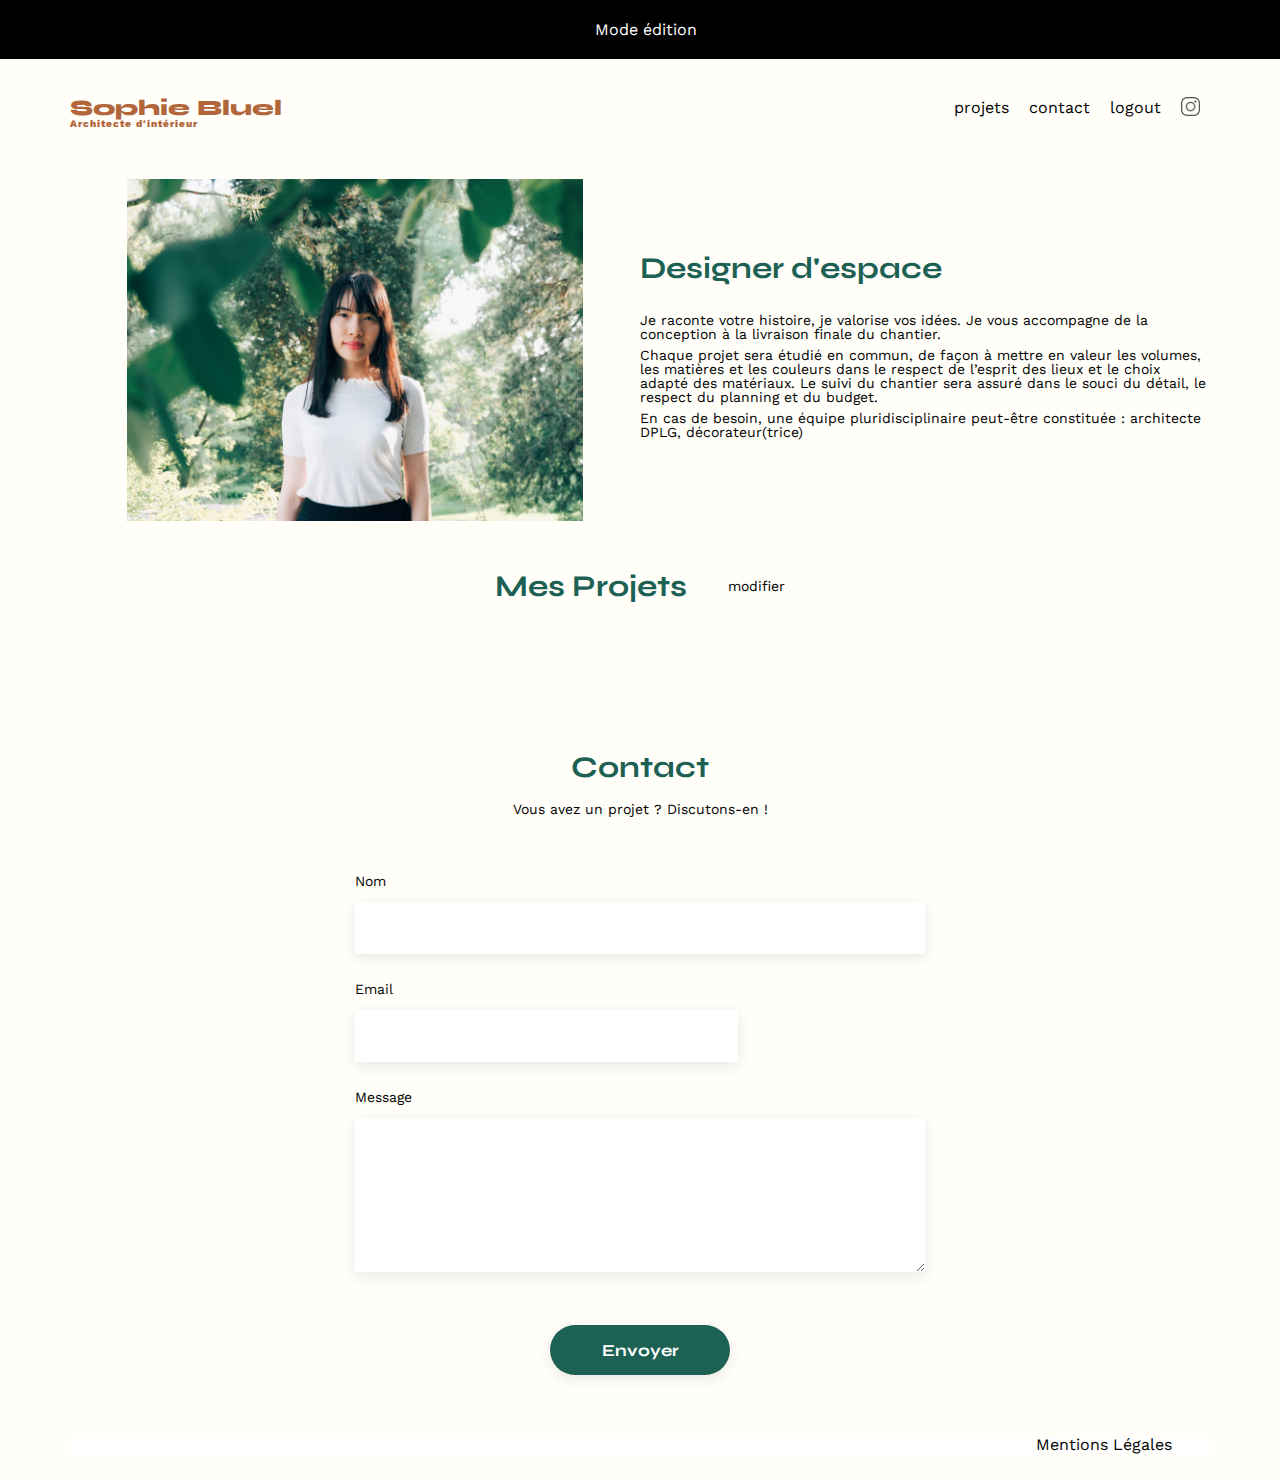
==== FrontEnd/edition.html @ 40448abc "Création et finalisation du visuel de la première modale" ====
<!DOCTYPE html>
<html lang="fr">
  <head>
    <meta charset="UTF-8" />
    <title>Sophie Bluel - Architecte d'intérieur</title>
    <meta name="viewport" content="width=device-width, initial-scale=1.0" />
    <link rel="preconnect" href="https://fonts.googleapis.com" />
    <link rel="preconnect" href="https://fonts.gstatic.com" crossorigin />
    <link
      href="https://fonts.googleapis.com/css2?family=Syne:wght@700;800&family=Work+Sans&display=swap"
      rel="stylesheet"
    />
    <link
      rel="stylesheet"
      href="https://cdnjs.cloudflare.com/ajax/libs/font-awesome/6.2.1/css/all.min.css"
      integrity="sha512-MV7K8+y+gLIBoVD59lQIYicR65iaqukzvf/nwasF0nqhPay5w/9lJmVM2hMDcnK1OnMGCdVK+iQrJ7lzPJQd1w=="
      crossorigin="anonymous"
      referrerpolicy="no-referrer"
    />
    <meta name="description" content="" />
    <link rel="login" href="./login.html" />
    <link rel="stylesheet" href="./assets/style-edition.css" />
    <script type="module" src="edition.js"></script>
  </head>
  <body>
    <header>
      <div class="bande">
        <i class="fa-regular fa-pen-to-square"></i>
        <a class="modifier" href="#modal1">Mode édition</a>
      </div>
      <div class="logo-et-menu">
        <h1>Sophie Bluel <span>Architecte d'intérieur</span></h1>
        <nav>
          <ul class="menu">
            <li>projets</li>
            <li>contact</li>
            <li><a href="./index.html">logout</a></li>
            <li><img src="./assets/icons/instagram.png" alt="Instagram" /></li>
          </ul>
        </nav>
      </div>
    </header>
    <main>
      <section id="introduction">
        <figure>
          <img src="./assets/images/sophie-bluel.png" alt="" />
        </figure>
        <article>
          <h2>Designer d'espace</h2>
          <p>
            Je raconte votre histoire, je valorise vos idées. Je vous accompagne
            de la conception à la livraison finale du chantier.
          </p>
          <p>
            Chaque projet sera étudié en commun, de façon à mettre en valeur les
            volumes, les matières et les couleurs dans le respect de l’esprit
            des lieux et le choix adapté des matériaux. Le suivi du chantier
            sera assuré dans le souci du détail, le respect du planning et du
            budget.
          </p>
          <p>
            En cas de besoin, une équipe pluridisciplinaire peut-être constituée
            : architecte DPLG, décorateur(trice)
          </p>
        </article>
      </section>
      <aside
        id="modal1"
        class="modal"
        aria-hidden="true"
        role="dialog"
        style="display: none"
      >
      <div class="modal-wrapper">
        <i id="x-mark" class="fa-solid fa-xmark"></i>
        <h2 id="titre-modal">Galerie photo</h2>
        <div class="gallery-modal"></div>
        <hr class="ligne-grise">
        <input type="submit" value="Ajouter une photo" />
      </div>
      </aside>
      <section id="portfolio">
        <div class="projets-et-icone">
          <h2>Mes Projets</h2>
          <i class="fa-regular fa-pen-to-square"></i>
          <a class="modifier" href="#modal1">modifier</p>
        </div>
        <nav class="filtres"></nav>
        <div class="gallery"></div>
      </section>
      <section id="contact">
        <h2>Contact</h2>
        <p>Vous avez un projet ? Discutons-en !</p>
        <form action="#" method="post">
          <label for="name">Nom</label>
          <input type="text" name="name" id="name" />
          <label for="email">Email</label>
          <input type="email" name="email" id="email" />
          <label for="message">Message</label>
          <textarea name="message" id="message" cols="30" rows="10"></textarea>
          <input type="submit" value="Envoyer" />
        </form>
      </section>
    </main>

    <footer>
      <nav>
        <ul>
          <li>Mentions Légales</li>
        </ul>
      </nav>
    </footer>
  </body>
</html>
---- FrontEnd/assets/style-edition.css ----
/* http://meyerweb.com/eric/tools/css/reset/
   v2.0 | 20110126
   License: none (public domain)
*/

html,
body,
div,
span,
applet,
object,
iframe,
h1,
h2,
h3,
h4,
h5,
h6,
p,
blockquote,
pre,
a,
abbr,
acronym,
address,
big,
cite,
code,
del,
dfn,
em,
img,
ins,
kbd,
q,
s,
samp,
small,
strike,
strong,
sub,
sup,
tt,
var,
b,
u,
i,
center,
dl,
dt,
dd,
ol,
ul,
li,
fieldset,
form,
label,
legend,
table,
caption,
tbody,
tfoot,
thead,
tr,
th,
td,
article,
aside,
canvas,
details,
embed,
figure,
figcaption,
footer,
header,
hgroup,
menu,
nav,
output,
ruby,
section,
summary,
time,
mark,
audio,
video {
  margin: 0;
  padding: 0;
  border: 0;
  font-size: 100%;
  font: inherit;
  vertical-align: baseline;
}
/* HTML5 display-role reset for older browsers */
article,
aside,
details,
figcaption,
figure,
footer,
header,
hgroup,
menu,
nav,
section {
  display: block;
}
body {
  line-height: 1;
  background: #fffef8;
}
footer {
  background: #ffffff;
}
ol,
ul {
  list-style: none;
}
blockquote,
q {
  quotes: none;
}
blockquote:before,
blockquote:after,
q:before,
q:after {
  content: "";
  content: none;
}
table {
  border-collapse: collapse;
  border-spacing: 0;
}

.menu a {
  color: inherit;
  text-decoration: none;
}

/** end reset css**/
body {
  max-width: 1140px;
  margin: auto;
  font-family: "Work Sans";
  font-size: 14px;
}
header {
  display: flex;
  justify-content: space-between;
  margin: 50px 0;
}

header img {
  width: 19.35px;
  height: 19.35px;
}
section {
  margin: 50px 0;
}

h1 {
  display: flex;
  flex-direction: column;
  font-family: "Syne";
  font-size: 22px;
  font-weight: 800;
  color: #b1663c;
}

h1 > span {
  font-family: "Work Sans";
  font-size: 10px;
  letter-spacing: 0.1em;
}

h2 {
  font-family: "Syne";
  font-weight: 700;
  font-size: 30px;
  color: #1d6154;
}
nav ul {
  display: flex;
  align-items: center;
}
nav li {
  padding: 0 10px;
  font-size: 1.2em;
  font-family: Work Sans;
  font-size: 16px;
  font-weight: 400;
}

li:hover {
  color: #b1663c;
}
#introduction {
  display: flex;
  align-items: center;
}
#introduction figure {
  flex: 1;
}
#introduction img {
  display: block;
  margin: auto;
  width: 80%;
}

#introduction article {
  flex: 1;
}
#introduction h2 {
  margin-bottom: 1em;
}

#introduction p {
  margin-bottom: 0.5em;
}

.filtres {
  display: flex;
  flex-direction: row;
  gap: 10px;
  margin-bottom: 50px;
  margin-top: 51px;
  justify-content: center;
}

button {
  font-family: "Syne";
  font-weight: 700;
  font-size: 16px;
  color: #1d6154;
  width: auto;
  height: 37px;
  background-color: white;
  border: solid 1px #1d6154;
  border-radius: 60px;
  padding: 0px 15px;
  cursor: pointer;
}

button:hover {
  background-color: #1d6154;
  color: white;
}

button:focus {
  background-color: #1d6154;
  color: white;
}

.gallery {
  width: 100%;
  display: grid;
  grid-template-columns: 1fr 1fr 1fr;
  grid-column-gap: 20px;
  grid-row-gap: 20px;
}

.gallery img {
  width: 100%;
}
#contact {
  width: 50%;
  margin: auto;
}
#contact > * {
  text-align: center;
}
#contact h2 {
  margin-bottom: 20px;
}
#contact form {
  text-align: left;
  margin-top: 30px;
  display: flex;
  flex-direction: column;
}

#contact input {
  height: 50px;
  font-size: 1.2em;
  border: none;
  box-shadow: 0px 4px 14px rgba(0, 0, 0, 0.09);
}
#contact label {
  margin: 2em 0 1em 0;
}
#contact textarea {
  border: none;
  box-shadow: 0px 4px 14px rgba(0, 0, 0, 0.09);
}

input[type="submit"] {
  font-family: "Syne";
  font-weight: 700;
  color: white;
  background-color: #1d6154;
  margin: 2em auto;
  width: 180px;
  text-align: center;
  border-radius: 60px;
}

footer nav ul {
  display: flex;
  justify-content: flex-end;
  margin: 2em;
}

/*login.html*/
#login {
  display: flex;
  flex-direction: column;
  align-items: center;
}

.titre {
  margin-top: 150px;
  margin-bottom: 37px;
}

.email {
  display: flex;
  flex-direction: column;
  margin-bottom: 30px;
  gap: 7px;
}

#email,
#password {
  width: 379px;
  height: 51px;
  border: none;
  box-shadow: 0px 4px 14px 0px #00000017;
}

.password {
  display: flex;
  flex-direction: column;
  margin-bottom: 37px;
  gap: 7px;
}

.bouton {
  display: flex;
  margin-bottom: 28px;
  justify-content: center;
}

.bouton button {
  background-color: #1d6154;
  color: white;
}

.oubli a {
  color: #3d3d3d;
}

#message {
  display: flex;
  color: red;
  justify-content: center;
  margin-bottom: 20px;
  font-weight: 600;
}

/*edition.html*/

.bande {
  display: flex;
  width: 100%;
  height: 59px;
  background-color: black;
  color: white;
  margin-bottom: 38px;
  align-items: center;
  justify-content: center;
  font-size: 16px;
  font-weight: 400;
  gap: 11.42px;
  font-family: "Work Sans";
}

header {
  flex-wrap: wrap;
  margin: 0;
  justify-content: center;
}

.logo-et-menu {
  display: flex;
  max-width: 1140px;
  width: 100%;
  justify-content: space-between;
}

body {
  max-width: none;
}

main,
footer {
  max-width: 1140px;
  margin: 0 auto;
}

.projets-et-icone {
  display: flex;
  justify-content: center;
  align-items: center;
}

.projets-et-icone h2 {
  margin-right: 31px;
}

.projets-et-icone i {
  margin-right: 10.42px;
}

.modifier {
  text-decoration: none;
  color: inherit;
}

/* Modal */

.modal {
  position: fixed;
  display: flex;
  justify-content: center;
  align-items: center;
  background: rgba(0, 0, 0, 0.3);
  top: 0;
  left: 0;
  width: 100%;
  height: 100%;
}

.modal-wrapper {
  position: relative;
  width: 635px;
  height: fit-content;
  background-color: #ffffff;
  border-radius: 10px;
}

#titre-modal {
  display: flex;
  justify-content: center;
  font-family: "Work Sans";
  font-size: 26px;
  font-weight: 400;
  color: black;
  margin-top: 60px;
  margin-bottom: 46px;
}

#x-mark {
  position: absolute;
  font-size: 18px;
  top: 32px;
  left: 582px;
  cursor: pointer;
}

.gallery-modal figure img {
  width: 76.86px;
  height: 102.57px;
}

.gallery-modal {
  display: flex;
  flex-wrap: wrap;
  margin: 0 105px;
  row-gap: 29px;
  column-gap: 9px;
}

.ligne-grise {
  width: 420px;
  margin-top: 67.3px;
  margin-bottom: 38px;
  color: #b3b3b3;
}

.modal-wrapper input {
  cursor: pointer;
  display: flex;
  justify-content: center;
  margin-bottom: 45px;
  border: none;
  height: 36px;
  width: 237px;
}

.gallery-modal figure {
  position: relative;
}

.gallery-modal figure i {
  display: flex;
  justify-content: center;
  align-items: center;
  color: white;
  background-color: black;
  width: 17px;
  height: 17px;
  border-radius: 2px;
  position: absolute;
  font-size: 10px;
  top: 6px;
  right: 5.2px;
  cursor: pointer;
}
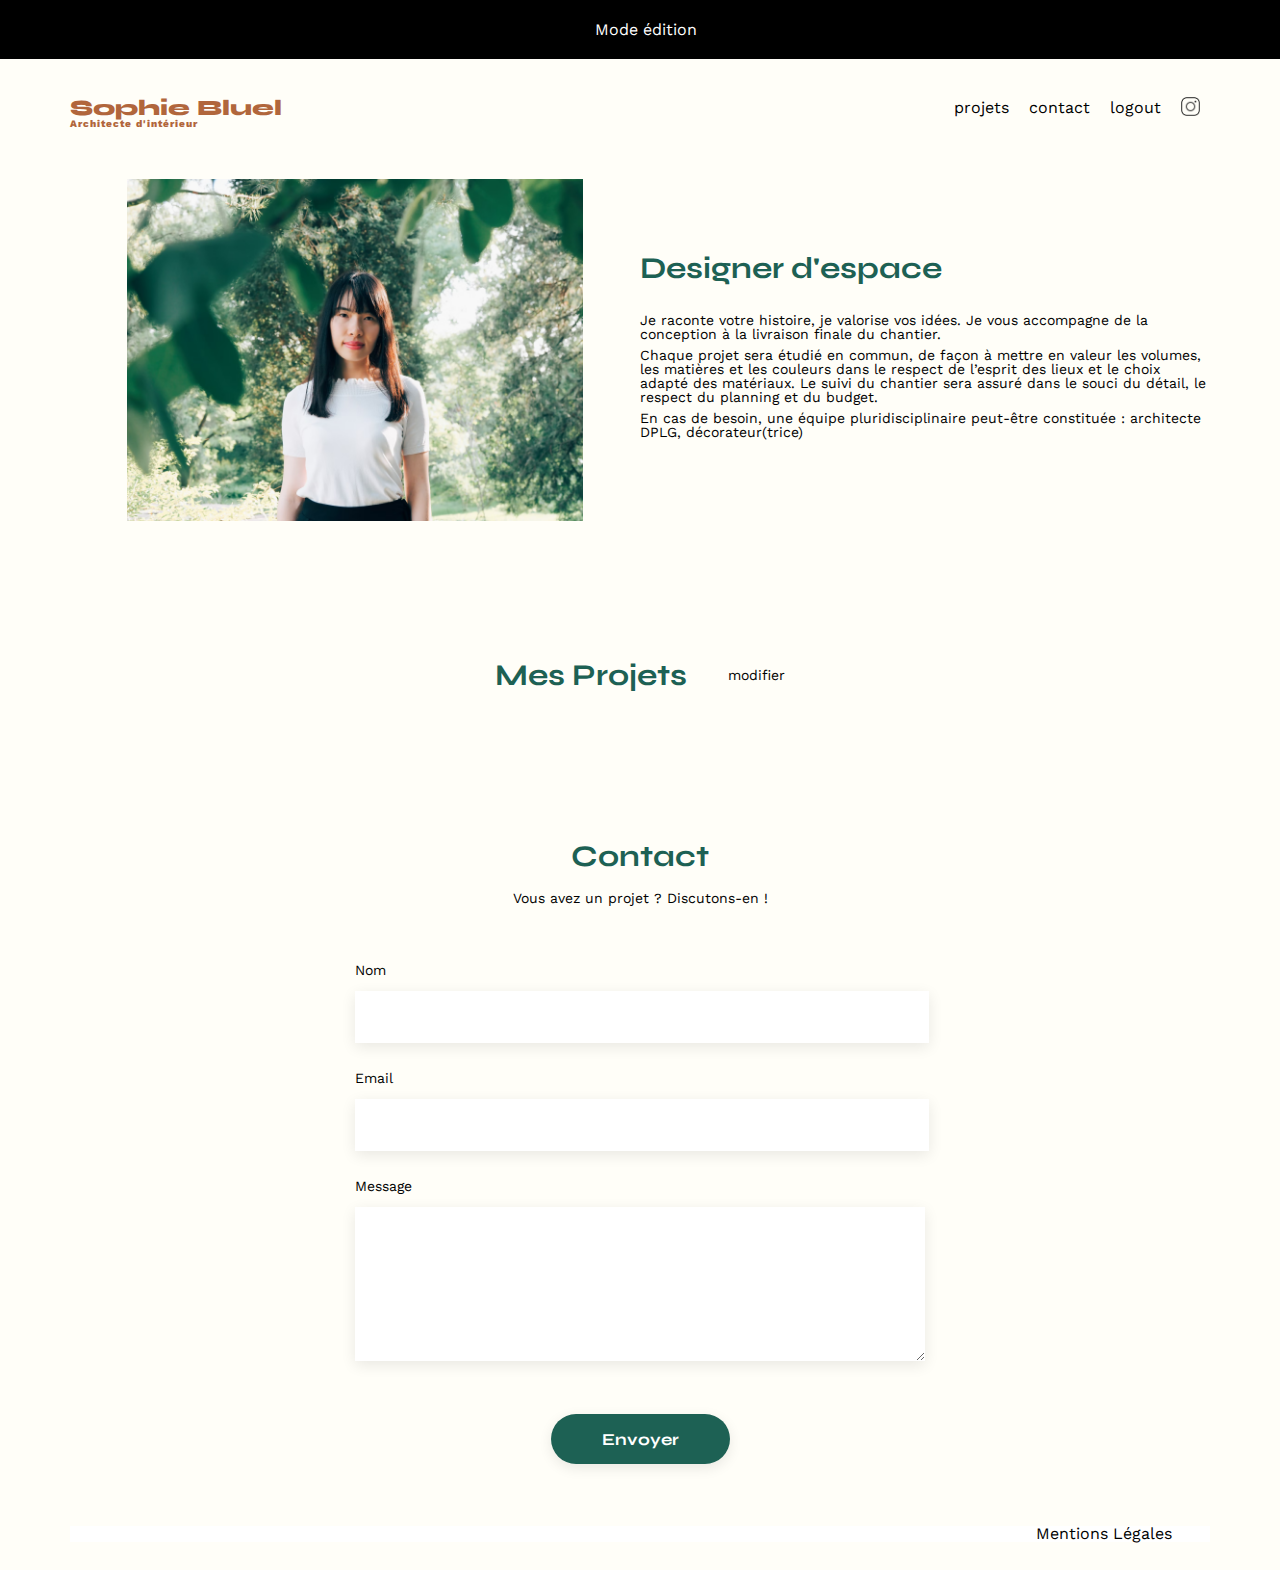
==== commit 951f8397: "Ajout d'une 3e modal pour confirmation de suppression de projet" ====
--- a/FrontEnd/edition.html
+++ b/FrontEnd/edition.html
@@ -32,8 +32,8 @@
         <h1>Sophie Bluel <span>Architecte d'intérieur</span></h1>
         <nav>
           <ul class="menu">
-            <li>projets</li>
-            <li>contact</li>
+            <li><a href="#portfolio">projets</a></li>
+            <li><a href="#contact">contact</a></li>
             <li><a href="./index.html">logout</a></li>
             <li><img src="./assets/icons/instagram.png" alt="Instagram" /></li>
           </ul>
@@ -71,19 +71,76 @@
         role="dialog"
         style="display: none"
       >
-      <div class="modal-wrapper">
-        <i id="x-mark" class="fa-solid fa-xmark"></i>
-        <h2 id="titre-modal">Galerie photo</h2>
-        <div class="gallery-modal"></div>
-        <hr class="ligne-grise">
-        <input type="submit" value="Ajouter une photo" />
-      </div>
+        <div class="modal-wrapper">
+          <i id="x-mark" class="croix fa-solid fa-xmark"></i>
+          <h2 id="titre-modal">Galerie photo</h2>
+          <div class="gallery-modal"></div>
+          <hr class="ligne-grise" />
+          <input
+            class="ajouter-une-photo"
+            type="submit"
+            value="Ajouter une photo"
+          />
+        </div>
+      </aside>
+      <aside
+        id="modal2"
+        class="modal"
+        aria-hidden="true"
+        role="dialog"
+        style="display: none"
+      >
+        <div class="modal-wrapper">
+          <i id="x-mark" class="croix fa-solid fa-xmark"></i>
+          <i id="arrow-left" class="fa-solid fa-arrow-left"></i>
+          <h2 id="titre-modal">Ajout photo</h2>
+          <div class="formulaire">
+            <div class="formulaire-photo" id="photo-container">
+              <i class="fa-regular fa-image"></i>
+              <input
+                type="file"
+                id="file-input"
+                accept="image/*"
+                style="display: none"
+              />
+              <button type="button" id="add-photo-btn">+ Ajouter photo</button>
+              <p>jpg.png : 4mo max</p>
+            </div>
+            <div class="formulaire-titre">
+              <p class="titre">Titre</p>
+              <input type="text" name="titre-texte" />
+            </div>
+            <div class="formulaire-categorie">
+              <p class="titre">Catégorie</p>
+              <select id="choixCategorie" name="choixCategorie">
+                <option value="">-- Sélectionnez une catégorie --</option>
+              </select>
+            </div>
+          </div>
+          <hr class="ligne-grise" />
+          <input id="valider-photo" type="submit" value="Valider" />
+        </div>
+      </aside>
+      <aside
+        id="modal3"
+        class="modal"
+        aria-hidden="true"
+        role="dialog"
+        style="display: none"
+      >
+        <div class="modal-wrapper-choix">
+          <h2>Voulez vous supprimer le projet ?</h2>
+          <div class="choix">
+            <button type="button" id="Oui">Oui</button>
+            <button type="button" id="Non">Non</button>
+          </div>
+        </div>
       </aside>
       <section id="portfolio">
         <div class="projets-et-icone">
           <h2>Mes Projets</h2>
           <i class="fa-regular fa-pen-to-square"></i>
-          <a class="modifier" href="#modal1">modifier</p>
+          <a class="modifier" href="#modal1">modifier</a>
         </div>
         <nav class="filtres"></nav>
         <div class="gallery"></div>
@@ -93,9 +150,9 @@
         <p>Vous avez un projet ? Discutons-en !</p>
         <form action="#" method="post">
           <label for="name">Nom</label>
-          <input type="text" name="name" id="name" />
+          <input type="text" autocomplete="on" name="name" id="name" />
           <label for="email">Email</label>
-          <input type="email" name="email" id="email" />
+          <input type="email" autocomplete="on" name="email" id="email" />
           <label for="message">Message</label>
           <textarea name="message" id="message" cols="30" rows="10"></textarea>
           <input type="submit" value="Envoyer" />
--- a/FrontEnd/assets/style-edition.css
+++ b/FrontEnd/assets/style-edition.css
@@ -105,6 +105,9 @@
 section {
   display: block;
 }
+figcaption {
+  margin-top: 7px;
+}
 body {
   line-height: 1;
   background: #fffef8;
@@ -186,7 +189,7 @@
 nav li {
   padding: 0 10px;
   font-size: 1.2em;
-  font-family: Work Sans;
+  font-family: "Work Sans";
   font-size: 16px;
   font-weight: 400;
 }
@@ -261,6 +264,7 @@
 
 .gallery img {
   width: 100%;
+  object-fit: fill;
 }
 #contact {
   width: 50%;
@@ -284,7 +288,13 @@
   font-size: 1.2em;
   border: none;
   box-shadow: 0px 4px 14px rgba(0, 0, 0, 0.09);
-}
+  width: 100%;
+}
+
+#contact input[type="submit"] {
+  width: 179px;
+}
+
 #contact label {
   margin: 2em 0 1em 0;
 }
@@ -408,6 +418,7 @@
 }
 
 .projets-et-icone {
+  margin-top: 139px;
   display: flex;
   justify-content: center;
   align-items: center;
@@ -448,6 +459,22 @@
   border-radius: 10px;
 }
 
+.modal-wrapper-choix {
+  position: relative;
+  width: 435px;
+  height: fit-content;
+  background-color: #ffffff;
+  border-radius: 10px;
+  padding: 50px;
+}
+
+.choix {
+  display: flex;
+  justify-content: center;
+  gap: 40px;
+  margin-top: 35px;
+}
+
 #titre-modal {
   display: flex;
   justify-content: center;
@@ -464,6 +491,14 @@
   font-size: 18px;
   top: 32px;
   left: 582px;
+  cursor: pointer;
+}
+
+#arrow-left {
+  position: absolute;
+  font-size: 18px;
+  top: 32px;
+  right: 582px;
   cursor: pointer;
 }
 
@@ -516,3 +551,95 @@
   right: 5.2px;
   cursor: pointer;
 }
+
+.formulaire {
+  display: flex;
+  flex-direction: column;
+  justify-content: center;
+  align-items: center;
+}
+
+.formulaire-photo {
+  display: flex;
+  flex-direction: column;
+  align-items: center;
+  background-color: #e8f1f6;
+  width: 420px;
+  height: 169px;
+  border-radius: 3px;
+}
+
+.formulaire-photo i {
+  color: #b9c5cc;
+  font-size: 68.14px;
+  margin-top: 22.5px;
+  margin-bottom: 12.88px;
+}
+
+.formulaire-photo button {
+  background-color: #cbd6dc;
+  border: none;
+  width: 173px;
+  height: 36px;
+  font-size: 14px;
+  margin-bottom: 7px;
+}
+
+.formulaire-photo button:hover {
+  color: #1d6154;
+}
+
+.formulaire-photo button:focus {
+  color: #1d6154;
+}
+
+.formulaire-photo p {
+  font-size: 10px;
+  margin-bottom: 19px;
+}
+
+.formulaire-titre .titre {
+  font-weight: 500;
+  font-size: 14px;
+  margin: 0;
+  padding-top: 30px;
+  padding-bottom: 10px;
+}
+
+.formulaire-titre input {
+  width: 388px;
+  height: 51px;
+  box-shadow: 0px 4px 14px 0px #00000017;
+  margin-bottom: 21px;
+  cursor: text;
+  padding: 0px 16px;
+  font-size: 14px;
+}
+
+.formulaire-categorie select {
+  width: 420px;
+  height: 51px;
+  box-shadow: 0px 4px 14px 0px #00000017;
+  border: 1px solid white;
+}
+
+.formulaire-categorie .titre {
+  padding-top: 0;
+}
+
+.formulaire-categorie p {
+  margin-top: 0;
+  margin-bottom: 10px;
+}
+
+#valider-photo {
+  background-color: #a7a7a7;
+}
+
+.nouvelle-image {
+  position: fixed;
+  object-fit: contain;
+  max-width: 420px;
+  max-height: 169px;
+  cursor: pointer;
+}
